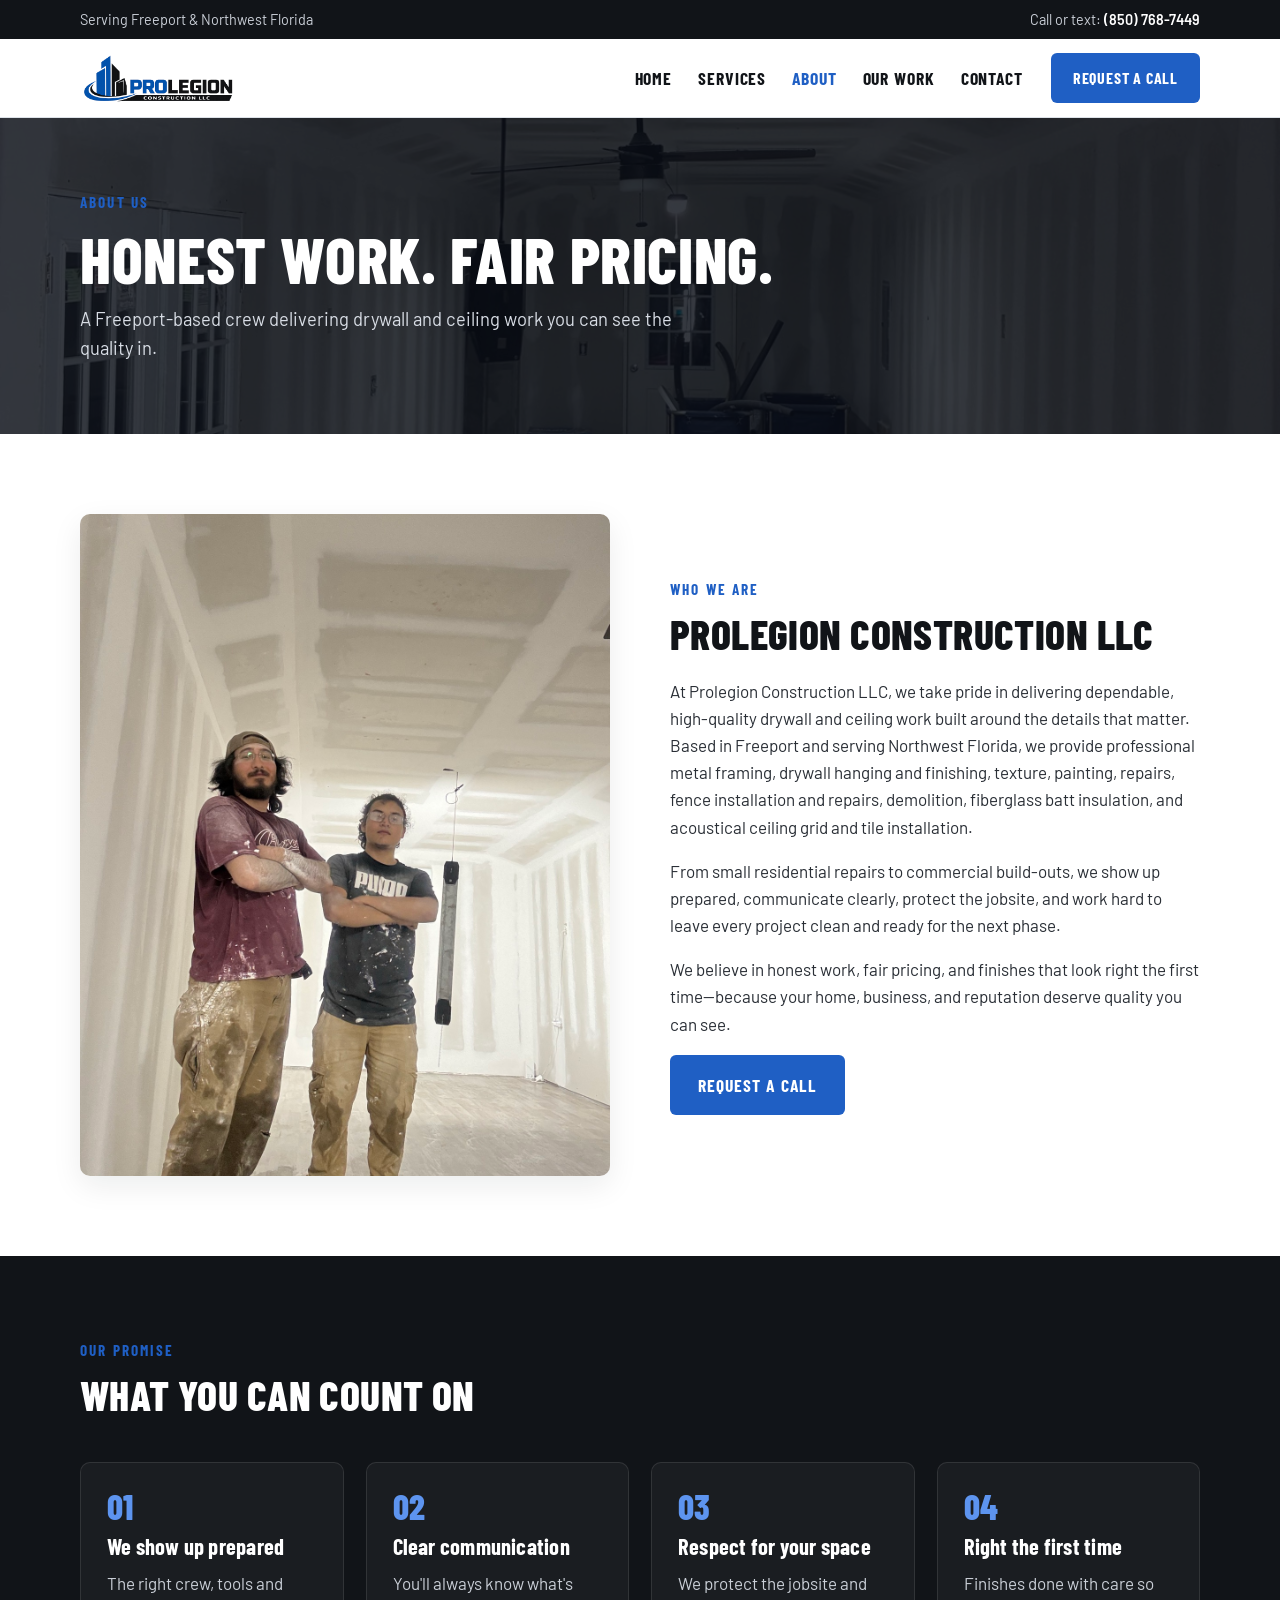
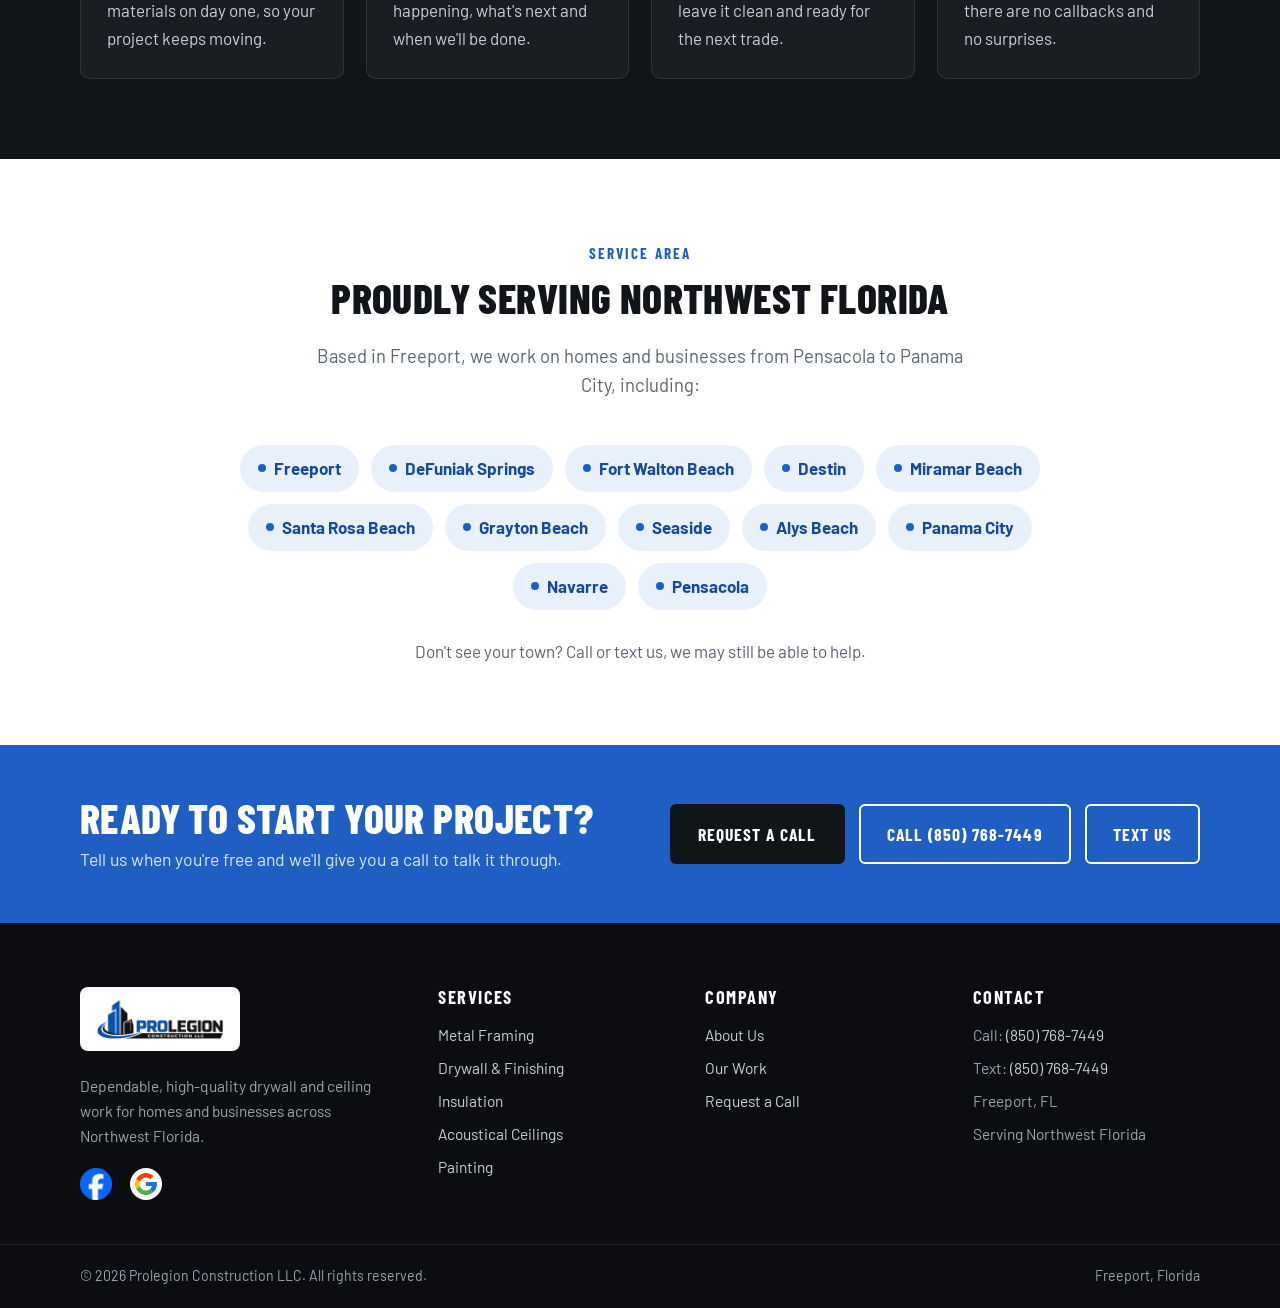
==== about.html @ aa2e101c "Show Facebook logo without the white disc The blue Facebook logo is already a circle, so it now show" ====
<!doctype html>
<html lang="en">
  <head>
    <meta charset="UTF-8" />
    <meta name="viewport" content="width=device-width, initial-scale=1.0" />
    <title>About Us | Prolegion Construction LLC</title>
    <meta
      name="description"
      content="Prolegion Construction LLC is a Freeport, FL drywall and ceiling contractor serving Northwest Florida with honest work and fair pricing."
    />
    <link rel="icon" type="image/png" href="images/web/logo.png" />
    <link rel="canonical" href="https://prolegionconstruction.com/about" />
    <link rel="preconnect" href="https://fonts.googleapis.com" />
    <link rel="preconnect" href="https://fonts.gstatic.com" crossorigin />
    <link
      href="https://fonts.googleapis.com/css2?family=Barlow+Condensed:wght@600;700;800&family=Barlow:wght@400;500;600;700&display=swap"
      rel="stylesheet"
    />
    <link rel="stylesheet" href="css/styles.css" />
  </head>
  <body>
    <a class="skip-link" href="#main">Skip to content</a>

    <div class="topbar">
      <div class="container">
        <span class="hide-sm">Serving Freeport &amp; Northwest Florida</span>
        <span>Call or text: <a href="tel:+18507687449">(850) 768-7449</a></span>
      </div>
    </div>

    <header class="site-header">
      <div class="container">
        <a class="brand" href="/" aria-label="Prolegion Construction LLC home">
          <img src="images/web/logo.png" alt="Prolegion Construction LLC" width="1080" height="360" />
        </a>
        <button class="nav-toggle" aria-label="Open menu" aria-expanded="false" aria-controls="site-nav">
          <span></span><span></span><span></span>
        </button>
        <nav class="nav" id="site-nav" aria-label="Main">
          <ul>
            <li><a href="/">Home</a></li>
            <li><a href="/services">Services</a></li>
            <li><a href="/about" aria-current="page">About</a></li>
            <li><a href="/gallery">Our Work</a></li>
            <li><a href="/contact">Contact</a></li>
          </ul>
          <a class="btn btn-primary" href="/contact">Request a Call</a>
        </nav>
      </div>
    </header>

    <main id="main">
      <section class="page-hero">
        <div class="container">
          <span class="eyebrow">About Us</span>
          <h1>Honest work. Fair pricing.</h1>
          <p>A Freeport-based crew delivering drywall and ceiling work you can see the quality in.</p>
        </div>
      </section>

      <section class="section">
        <div class="container split">
          <img src="images/web/crew.jpg" alt="The Prolegion Construction crew on a finished drywall job" width="1200" height="1600" />
          <div>
            <span class="eyebrow">Who We Are</span>
            <h2>Prolegion Construction LLC</h2>
            <p>
              At Prolegion Construction LLC, we take pride in delivering dependable, high-quality drywall and ceiling
              work built around the details that matter. Based in Freeport and serving Northwest Florida, we provide
              professional metal framing, drywall hanging and finishing, texture, painting, repairs, fence installation
              and repairs, demolition, fiberglass batt insulation, and acoustical ceiling grid and tile installation.
            </p>
            <p>
              From small residential repairs to commercial build-outs, we show up prepared, communicate clearly, protect
              the jobsite, and work hard to leave every project clean and ready for the next phase.
            </p>
            <p>
              We believe in honest work, fair pricing, and finishes that look right the first time&mdash;because your
              home, business, and reputation deserve quality you can see.
            </p>
            <a class="btn btn-primary" href="/contact">Request a Call</a>
          </div>
        </div>
      </section>

      <section class="section section-dark">
        <div class="container">
          <div class="section-head">
            <span class="eyebrow">Our Promise</span>
            <h2>What you can count on</h2>
          </div>
          <div class="values">
            <div class="value">
              <div class="num">01</div>
              <h3>We show up prepared</h3>
              <p>The right crew, tools and materials on day one, so your project keeps moving.</p>
            </div>
            <div class="value">
              <div class="num">02</div>
              <h3>Clear communication</h3>
              <p>You'll always know what's happening, what's next and when we'll be done.</p>
            </div>
            <div class="value">
              <div class="num">03</div>
              <h3>Respect for your space</h3>
              <p>We protect the jobsite and leave it clean and ready for the next trade.</p>
            </div>
            <div class="value">
              <div class="num">04</div>
              <h3>Right the first time</h3>
              <p>Finishes done with care so there are no callbacks and no surprises.</p>
            </div>
          </div>
        </div>
      </section>

      <section class="section" id="service-area">
        <div class="container">
          <div class="section-head center">
            <span class="eyebrow">Service Area</span>
            <h2>Proudly serving Northwest Florida</h2>
            <p class="lead">
              Based in Freeport, we work on homes and businesses from Pensacola to Panama City, including:
            </p>
          </div>
          <ul class="area-list">
            <li>Freeport</li>
            <li>DeFuniak Springs</li>
            <li>Fort Walton Beach</li>
            <li>Destin</li>
            <li>Miramar Beach</li>
            <li>Santa Rosa Beach</li>
            <li>Grayton Beach</li>
            <li>Seaside</li>
            <li>Alys Beach</li>
            <li>Panama City</li>
            <li>Navarre</li>
            <li>Pensacola</li>
          </ul>
          <p class="area-note">Don't see your town? Call or text us, we may still be able to help.</p>
        </div>
      </section>

      <section class="cta-band">
        <div class="container">
          <div>
            <h2>Ready to start your project?</h2>
            <p>Tell us when you're free and we'll give you a call to talk it through.</p>
          </div>
          <div class="btn-row">
            <a class="btn btn-dark" href="/contact">Request a Call</a>
            <a class="btn btn-outline" href="tel:+18507687449">Call (850) 768-7449</a>
            <a class="btn btn-outline" href="sms:+18507687449">Text Us</a>
          </div>
        </div>
      </section>
    </main>

    <footer class="site-footer">
      <div class="container footer-grid">
        <div>
          <a class="footer-logo" href="/"><img src="images/web/logo.png" alt="Prolegion Construction LLC" width="1080" height="360" loading="lazy" /></a>
          <p>Dependable, high-quality drywall and ceiling work for homes and businesses across Northwest Florida.</p>
          <ul class="social-links">
            <li>
              <a href="https://www.facebook.com/profile.php?id=61592384796416" target="_blank" rel="noopener" class="social-plain" aria-label="Prolegion Construction on Facebook">
                <img src="images/socials/Facebook_Logo_Primary.png" alt="" width="32" height="32" />
              </a>
            </li>
            <li>
              <a href="https://www.google.com/searchviewer/10?svid=CAwSHRIbCgNwdnESFENnMHZaeTh4TVhwa1luYzFPSGcxGAo" target="_blank" rel="noopener" aria-label="Prolegion Construction reviews on Google">
                <img src="images/socials/icons8-google-48.png" alt="" width="26" height="26" />
              </a>
            </li>
          </ul>
        </div>
        <div>
          <h4>Services</h4>
          <ul>
            <li><a href="/services#framing">Metal Framing</a></li>
            <li><a href="/services#drywall">Drywall &amp; Finishing</a></li>
            <li><a href="/services#insulation">Insulation</a></li>
            <li><a href="/services#ceilings">Acoustical Ceilings</a></li>
            <li><a href="/services#painting">Painting</a></li>
          </ul>
        </div>
        <div>
          <h4>Company</h4>
          <ul>
            <li><a href="/about">About Us</a></li>
            <li><a href="/gallery">Our Work</a></li>
            <li><a href="/contact">Request a Call</a></li>
          </ul>
        </div>
        <div>
          <h4>Contact</h4>
          <ul>
            <li>Call: <a href="tel:+18507687449">(850) 768-7449</a></li>
            <li>Text: <a href="sms:+18507687449">(850) 768-7449</a></li>
            <li>Freeport, FL</li>
            <li>Serving Northwest Florida</li>
          </ul>
        </div>
      </div>
      <div class="footer-bottom">
        <div class="container">
          <span>&copy; <span data-year>2026</span> Prolegion Construction LLC. All rights reserved.</span>
          <span>Freeport, Florida</span>
        </div>
      </div>
    </footer>

    <div class="mobile-cta">
      <a href="tel:+18507687449">Call</a>
      <a href="sms:+18507687449">Text</a>
      <a href="/contact">Request a Call</a>
    </div>

    <script src="js/script.js"></script>
  </body>
</html>
---- css/styles.css ----
/* ==========================================================
   Prolegion Construction LLC — site styles
   Brand colors come from the logo: royal blue + black on white.
   ========================================================== */

:root {
  --blue: #1f5fc4;
  --blue-dark: #174a9a;
  --blue-light: #e8f0fc;
  --ink: #111418;
  --ink-2: #2a2f36;
  --muted: #5b6470;
  --line: #dde2e8;
  --bg: #ffffff;
  --bg-alt: #f4f6f9;
  --radius: 10px;
  --shadow: 0 10px 30px rgba(17, 20, 24, 0.08);
  --max: 1160px;
  --font-head: "Barlow Condensed", "Arial Narrow", Arial, sans-serif;
  --font-body: "Barlow", "Helvetica Neue", Arial, sans-serif;
}

*,
*::before,
*::after {
  box-sizing: border-box;
}

html {
  scroll-behavior: smooth;
}

/* Keep in-page link targets clear of the sticky header */
[id] {
  scroll-margin-top: 90px;
}

body {
  margin: 0;
  font-family: var(--font-body);
  font-size: 17px;
  line-height: 1.6;
  color: var(--ink-2);
  background: var(--bg);
}

img,
video {
  max-width: 100%;
  height: auto;
  display: block;
}

a {
  color: var(--blue);
}

h1,
h2,
h3,
h4 {
  font-family: var(--font-head);
  color: var(--ink);
  line-height: 1.1;
  margin: 0 0 0.5em;
  letter-spacing: 0.01em;
}

h1 {
  font-size: clamp(2.4rem, 6vw, 4rem);
  font-weight: 800;
  text-transform: uppercase;
}

h2 {
  font-size: clamp(1.9rem, 4vw, 2.6rem);
  font-weight: 800;
  text-transform: uppercase;
}

h3 {
  font-size: 1.4rem;
  font-weight: 700;
}

p {
  margin: 0 0 1em;
}

.container {
  width: 100%;
  max-width: var(--max);
  margin: 0 auto;
  padding: 0 20px;
}

.section {
  padding: 80px 0;
}

.section-alt {
  background: var(--bg-alt);
}

.section-dark {
  background: var(--ink);
  color: #c9ced6;
}

.section-dark h2,
.section-dark h3 {
  color: #fff;
}

.eyebrow {
  display: inline-block;
  font-family: var(--font-head);
  font-weight: 700;
  font-size: 0.95rem;
  letter-spacing: 0.14em;
  text-transform: uppercase;
  color: var(--blue);
  margin-bottom: 10px;
}

.section-head {
  max-width: 680px;
  margin-bottom: 44px;
}

.section-head.center {
  text-align: center;
  margin-left: auto;
  margin-right: auto;
}

.lead {
  font-size: 1.15rem;
  color: var(--muted);
}

.skip-link {
  position: absolute;
  left: -999px;
  top: 0;
  background: var(--blue);
  color: #fff;
  padding: 10px 16px;
  z-index: 100;
}

.skip-link:focus {
  left: 10px;
}

/* ---------- Buttons ---------- */

.btn {
  display: inline-flex;
  align-items: center;
  justify-content: center;
  gap: 8px;
  font-family: var(--font-head);
  font-weight: 700;
  font-size: 1.1rem;
  letter-spacing: 0.06em;
  text-transform: uppercase;
  text-decoration: none;
  padding: 14px 26px;
  border-radius: 6px;
  border: 2px solid transparent;
  cursor: pointer;
  transition: background 0.2s, color 0.2s, border-color 0.2s, transform 0.2s;
}

.btn:hover {
  transform: translateY(-1px);
}

.btn-primary {
  background: var(--blue);
  color: #fff;
}

.btn-primary:hover {
  background: var(--blue-dark);
}

.btn-outline {
  border-color: currentColor;
  color: #fff;
  background: transparent;
}

.btn-outline:hover {
  background: #fff;
  color: var(--ink);
  border-color: #fff;
}

.btn-dark {
  background: var(--ink);
  color: #fff;
}

.btn-dark:hover {
  background: #000;
}

.btn-row {
  display: flex;
  flex-wrap: wrap;
  gap: 14px;
}

/* ---------- Top bar + header ---------- */

.topbar {
  background: var(--ink);
  color: #c9ced6;
  font-size: 0.9rem;
}

.topbar .container {
  display: flex;
  flex-wrap: wrap;
  justify-content: space-between;
  gap: 6px 20px;
  padding-top: 8px;
  padding-bottom: 8px;
}

.topbar a {
  color: #fff;
  text-decoration: none;
  font-weight: 600;
}

.site-header {
  position: sticky;
  top: 0;
  z-index: 50;
  background: #fff;
  border-bottom: 1px solid var(--line);
}

.site-header .container {
  display: flex;
  align-items: center;
  justify-content: space-between;
  gap: 20px;
  min-height: 78px;
}

.brand img {
  height: 52px;
  width: auto;
}

.nav {
  display: flex;
  align-items: center;
  gap: 28px;
}

.nav ul {
  list-style: none;
  display: flex;
  gap: 26px;
  margin: 0;
  padding: 0;
}

.nav a {
  font-family: var(--font-head);
  font-weight: 700;
  font-size: 1.1rem;
  letter-spacing: 0.05em;
  text-transform: uppercase;
  text-decoration: none;
  color: var(--ink);
}

.nav ul a:hover,
.nav ul a[aria-current="page"] {
  color: var(--blue);
}

.nav .btn {
  color: #fff;
  padding: 10px 20px;
  font-size: 1rem;
}

.nav-toggle {
  display: none;
  background: none;
  border: 0;
  padding: 8px;
  cursor: pointer;
}

.nav-toggle span {
  display: block;
  width: 26px;
  height: 3px;
  background: var(--ink);
  margin: 5px 0;
  border-radius: 2px;
  transition: transform 0.2s, opacity 0.2s;
}

/* ---------- Hero ---------- */

.hero {
  position: relative;
  color: #fff;
  background: var(--ink) url("../images/web/project-3.jpg") center / cover no-repeat;
}

.hero::before {
  content: "";
  position: absolute;
  inset: 0;
  background: linear-gradient(100deg, rgba(10, 14, 22, 0.94) 0%, rgba(10, 14, 22, 0.8) 45%, rgba(31, 95, 196, 0.45) 100%);
}

.hero .container {
  position: relative;
  padding-top: 110px;
  padding-bottom: 110px;
}

.hero h1 {
  color: #fff;
  max-width: 760px;
}

.hero h1 span {
  color: #5d94ef;
}

.hero p {
  font-size: 1.2rem;
  max-width: 620px;
  color: #d8dde5;
  margin-bottom: 30px;
}

.hero-badges {
  display: flex;
  flex-wrap: wrap;
  gap: 10px 26px;
  margin-top: 38px;
  padding: 0;
  list-style: none;
  font-weight: 600;
  color: #fff;
}

.hero-badges li::before {
  content: "✓";
  color: #5d94ef;
  font-weight: 800;
  margin-right: 8px;
}

.page-hero {
  position: relative;
  background: var(--ink) url("../images/web/project-2.jpg") center / cover no-repeat;
  color: #fff;
}

.page-hero::before {
  content: "";
  position: absolute;
  inset: 0;
  background: rgba(10, 14, 22, 0.82);
}

.page-hero .container {
  position: relative;
  padding-top: 70px;
  padding-bottom: 70px;
}

.page-hero h1 {
  color: #fff;
  margin-bottom: 10px;
}

.page-hero p {
  color: #d8dde5;
  font-size: 1.15rem;
  max-width: 640px;
  margin: 0;
}

/* ---------- Services ---------- */

.services-grid {
  display: grid;
  grid-template-columns: repeat(auto-fill, minmax(250px, 1fr));
  gap: 22px;
}

.service-card {
  background: #fff;
  border: 1px solid var(--line);
  border-top: 4px solid var(--blue);
  border-radius: var(--radius);
  padding: 28px 24px;
  transition: box-shadow 0.2s, transform 0.2s;
}

.service-card:hover {
  box-shadow: var(--shadow);
  transform: translateY(-3px);
}

.service-card .icon {
  width: 48px;
  height: 48px;
  border-radius: 8px;
  background: var(--blue-light);
  color: var(--blue);
  display: grid;
  place-items: center;
  margin-bottom: 16px;
}

.service-card .icon svg {
  width: 26px;
  height: 26px;
}

.service-card h3 {
  margin-bottom: 8px;
}

.service-card p {
  color: var(--muted);
  margin: 0;
  font-size: 1rem;
}

.service-detail {
  display: grid;
  grid-template-columns: 64px 1fr;
  gap: 22px;
  padding: 34px 0;
  border-bottom: 1px solid var(--line);
}

.service-detail:last-child {
  border-bottom: 0;
}

.service-detail .icon {
  width: 64px;
  height: 64px;
  border-radius: 10px;
  background: var(--blue);
  color: #fff;
  display: grid;
  place-items: center;
}

.service-detail .icon svg {
  width: 32px;
  height: 32px;
}

.service-detail ul {
  margin: 0;
  padding-left: 20px;
  color: var(--muted);
  columns: 2;
  column-gap: 30px;
}

/* ---------- Split / about ---------- */

.split {
  display: grid;
  grid-template-columns: 1fr 1fr;
  gap: 60px;
  align-items: center;
}

.split img {
  border-radius: var(--radius);
  box-shadow: var(--shadow);
  width: 100%;
  aspect-ratio: 4 / 5;
  object-fit: cover;
}

.checklist {
  list-style: none;
  padding: 0;
  margin: 24px 0 30px;
  display: grid;
  grid-template-columns: 1fr 1fr;
  gap: 12px 20px;
}

.checklist li {
  display: flex;
  gap: 10px;
  font-weight: 600;
  color: var(--ink);
}

.checklist li::before {
  content: "✓";
  flex: none;
  width: 24px;
  height: 24px;
  border-radius: 50%;
  background: var(--blue);
  color: #fff;
  font-size: 0.8rem;
  display: grid;
  place-items: center;
  margin-top: 2px;
}

.values {
  display: grid;
  grid-template-columns: repeat(auto-fit, minmax(220px, 1fr));
  gap: 22px;
}

.value {
  background: rgba(255, 255, 255, 0.04);
  border: 1px solid rgba(255, 255, 255, 0.1);
  border-radius: var(--radius);
  padding: 26px;
}

.value .num {
  font-family: var(--font-head);
  font-size: 2.2rem;
  font-weight: 800;
  color: #5d94ef;
  line-height: 1;
  margin-bottom: 10px;
}

.value p {
  margin: 0;
}

.area-list {
  list-style: none;
  padding: 0;
  margin: 0 auto;
  max-width: 860px;
  display: flex;
  flex-wrap: wrap;
  justify-content: center;
  gap: 12px;
}

.area-list li {
  display: flex;
  align-items: center;
  gap: 8px;
  background: var(--blue-light);
  color: var(--blue-dark);
  font-weight: 700;
  padding: 10px 18px;
  border-radius: 999px;
}

.area-list li::before {
  content: "";
  width: 8px;
  height: 8px;
  border-radius: 50%;
  background: var(--blue);
}

.area-note {
  text-align: center;
  color: var(--muted);
  margin: 28px 0 0;
}

/* ---------- Gallery ---------- */

.gallery-grid {
  display: grid;
  grid-template-columns: repeat(auto-fit, minmax(250px, 1fr));
  gap: 18px;
}

.gallery-grid figure {
  margin: 0;
  border-radius: var(--radius);
  overflow: hidden;
  background: var(--ink);
  position: relative;
}

.gallery-grid img {
  width: 100%;
  aspect-ratio: 4 / 3;
  object-fit: cover;
  transition: transform 0.35s;
}

.gallery-grid figure:hover img {
  transform: scale(1.04);
}

.gallery-grid figcaption,
.video-card figcaption {
  position: absolute;
  left: 0;
  right: 0;
  bottom: 0;
  padding: 26px 16px 12px;
  color: #fff;
  font-weight: 600;
  background: linear-gradient(transparent, rgba(0, 0, 0, 0.78));
  pointer-events: none;
}

.video-grid {
  display: grid;
  grid-template-columns: repeat(auto-fit, minmax(220px, 320px));
  justify-content: center;
  gap: 18px;
}

.video-card {
  margin: 0;
  position: relative;
  border-radius: var(--radius);
  overflow: hidden;
  background: #000;
}

.video-card video {
  width: 100%;
  aspect-ratio: 9 / 16;
  object-fit: cover;
}

.video-card figcaption {
  top: 0;
  bottom: auto;
  padding: 12px 16px 26px;
  background: linear-gradient(rgba(0, 0, 0, 0.7), transparent);
}

.before-after {
  display: grid;
  grid-template-columns: repeat(2, minmax(0, 340px));
  justify-content: center;
  gap: 18px;
}

.tag {
  display: inline-block;
  background: var(--blue);
  color: #fff;
  font-family: var(--font-head);
  font-weight: 700;
  letter-spacing: 0.1em;
  text-transform: uppercase;
  font-size: 0.85rem;
  padding: 3px 10px;
  border-radius: 4px;
}

.tag-dark {
  background: var(--ink);
}

/* ---------- CTA band ---------- */

.cta-band {
  background: var(--blue);
  color: #fff;
}

.cta-band .container {
  display: flex;
  flex-wrap: wrap;
  align-items: center;
  justify-content: space-between;
  gap: 24px;
  padding-top: 50px;
  padding-bottom: 50px;
}

.cta-band h2 {
  color: #fff;
  margin: 0 0 4px;
}

.cta-band p {
  margin: 0;
  color: #dbe6fa;
  font-size: 1.1rem;
}

.cta-band .btn-outline:hover {
  color: var(--blue);
}

/* ---------- Call request form ---------- */

.call-wrap {
  display: grid;
  grid-template-columns: 0.85fr 1.15fr;
  gap: 50px;
  align-items: start;
}

.contact-list {
  list-style: none;
  padding: 0;
  margin: 28px 0 0;
  display: grid;
  gap: 20px;
}

.contact-list li {
  display: flex;
  gap: 16px;
  align-items: flex-start;
}

.contact-list .icon {
  flex: none;
  width: 46px;
  height: 46px;
  border-radius: 8px;
  background: var(--blue);
  color: #fff;
  display: grid;
  place-items: center;
}

.contact-list .icon svg {
  width: 22px;
  height: 22px;
}

.contact-list strong {
  display: block;
  font-family: var(--font-head);
  font-size: 1.15rem;
  letter-spacing: 0.04em;
  text-transform: uppercase;
  color: var(--ink);
}

.contact-list a {
  color: var(--ink-2);
  text-decoration: none;
  font-weight: 600;
}

.contact-list a:hover {
  color: var(--blue);
}

.contact-list .text-link {
  color: var(--blue);
  text-decoration: underline;
}

.call-form {
  background: #fff;
  border: 1px solid var(--line);
  border-radius: 14px;
  box-shadow: var(--shadow);
  padding: 34px;
}

.call-form h3 {
  font-size: 1.8rem;
  text-transform: uppercase;
  margin-bottom: 4px;
}

.call-form .form-intro {
  color: var(--muted);
  margin-bottom: 24px;
}

.form-grid {
  display: grid;
  grid-template-columns: 1fr 1fr;
  gap: 18px;
}

.field {
  display: flex;
  flex-direction: column;
  gap: 6px;
}

.field.full {
  grid-column: 1 / -1;
}

.field label,
.field legend {
  font-weight: 700;
  font-size: 0.95rem;
  color: var(--ink);
}

.field .req {
  color: var(--blue);
}

.field input,
.field select,
.field textarea {
  font: inherit;
  font-size: 1rem;
  color: var(--ink);
  background: #fff;
  border: 1.5px solid var(--line);
  border-radius: 7px;
  padding: 12px 14px;
  width: 100%;
  transition: border-color 0.2s, box-shadow 0.2s;
}

.field textarea {
  min-height: 130px;
  resize: vertical;
}

.field input:focus,
.field select:focus,
.field textarea:focus {
  outline: none;
  border-color: var(--blue);
  box-shadow: 0 0 0 3px rgba(31, 95, 196, 0.18);
}

.field input:user-invalid,
.field select:user-invalid,
.field textarea:user-invalid {
  border-color: #c62828;
}

fieldset.field {
  border: 0;
  padding: 0;
  margin: 0;
  min-width: 0;
}

.choice-row {
  display: grid;
  grid-template-columns: 1fr 1fr;
  gap: 10px;
}

.choice {
  position: relative;
}

.choice input {
  position: absolute;
  opacity: 0;
  inset: 0;
  width: 100%;
  height: 100%;
  margin: 0;
  cursor: pointer;
}

.choice span {
  display: block;
  text-align: center;
  border: 1.5px solid var(--line);
  border-radius: 7px;
  padding: 12px;
  font-weight: 700;
  color: var(--ink);
  transition: all 0.2s;
}

.choice small {
  display: block;
  font-size: 0.8rem;
  font-weight: 500;
  color: var(--muted);
}

.choice-row.days {
  grid-template-columns: repeat(7, 1fr);
  gap: 8px;
}

.choice-row.days span {
  padding: 12px 0;
}

.choice-row.times {
  grid-template-columns: repeat(3, 1fr);
}

.choice input:checked + span {
  border-color: var(--blue);
  background: var(--blue-light);
  color: var(--blue-dark);
}

.choice input:focus-visible + span {
  box-shadow: 0 0 0 3px rgba(31, 95, 196, 0.3);
}

.check-grid {
  display: grid;
  grid-template-columns: repeat(2, 1fr);
  gap: 8px 16px;
}

.check-grid label {
  display: flex;
  align-items: center;
  gap: 10px;
  font-weight: 500;
  font-size: 1rem;
  color: var(--ink-2);
  cursor: pointer;
}

.check-grid input {
  width: 18px;
  height: 18px;
  accent-color: var(--blue);
  flex: none;
}

.hp-field {
  position: absolute;
  left: -9999px;
}

.form-actions {
  margin-top: 24px;
}

.form-actions .btn {
  width: 100%;
  font-size: 1.2rem;
  padding: 16px;
}

.form-actions .btn[disabled] {
  opacity: 0.7;
  cursor: wait;
  transform: none;
}

.form-note {
  font-size: 0.9rem;
  color: var(--muted);
  text-align: center;
  margin: 12px 0 0;
}

.form-status {
  margin-top: 16px;
  padding: 14px 16px;
  border-radius: 8px;
  font-weight: 600;
}

.form-status.success {
  background: #e7f6ec;
  color: #1b6b35;
  border: 1px solid #b5e0c3;
}

.form-status.error {
  background: #fdecec;
  color: #a12020;
  border: 1px solid #f3c1c1;
}

/* ---------- Footer ---------- */

.site-footer {
  background: #0b0d10;
  color: #9aa3ae;
  font-size: 0.97rem;
}

.footer-grid {
  display: grid;
  grid-template-columns: 1.4fr 1fr 1fr 1fr;
  gap: 40px;
  padding-block: 64px 44px;
}

.footer-logo {
  background: #fff;
  border-radius: 8px;
  padding: 10px 14px;
  display: inline-block;
  margin-bottom: 16px;
}

.footer-logo img {
  height: 44px;
  width: auto;
}

.site-footer h4 {
  color: #fff;
  font-size: 1.15rem;
  text-transform: uppercase;
  letter-spacing: 0.08em;
  margin-bottom: 16px;
}

.site-footer ul {
  list-style: none;
  padding: 0;
  margin: 0;
  display: grid;
  gap: 8px;
}

.site-footer a {
  color: #c9ced6;
  text-decoration: none;
}

.site-footer a:hover {
  color: #fff;
}

.site-footer .social-links {
  display: flex;
  flex-wrap: wrap;
  gap: 18px;
  margin-top: 20px;
}

/* Colored platform logos from images/socials/, each centered on a matching white disc.
   Logo size comes from each img's width/height (tuned so the marks look the same size). */
.social-links a {
  display: grid;
  place-items: center;
  width: 32px;
  height: 32px;
  border-radius: 50%;
  background: #fff;
  transition: opacity 0.2s, transform 0.2s;
}

/* Logos that are already a circle (Facebook) show without the disc */
.social-links a.social-plain {
  background: none;
}

.social-links a:hover,
.social-links a:focus-visible {
  opacity: 0.85;
  transform: translateY(-2px);
}

.footer-bottom {
  border-top: 1px solid #1f242b;
  padding: 20px 0;
  font-size: 0.88rem;
}

.footer-bottom .container {
  display: flex;
  flex-wrap: wrap;
  justify-content: space-between;
  gap: 8px;
}

/* ---------- Mobile call bar ---------- */

.mobile-cta {
  display: none;
}

/* ---------- Responsive ---------- */

@media (max-width: 960px) {
  .split,
  .call-wrap {
    grid-template-columns: 1fr;
    gap: 40px;
  }

  .split img {
    aspect-ratio: 4 / 3;
  }

  .footer-grid {
    grid-template-columns: 1fr 1fr;
  }
}

@media (max-width: 860px) {
  .nav-toggle {
    display: block;
  }

  .nav {
    position: absolute;
    top: 100%;
    left: 0;
    right: 0;
    background: #fff;
    border-bottom: 1px solid var(--line);
    box-shadow: var(--shadow);
    flex-direction: column;
    align-items: stretch;
    gap: 0;
    padding: 10px 20px 20px;
    display: none;
  }

  .nav.open {
    display: flex;
  }

  .nav ul {
    flex-direction: column;
    gap: 0;
  }

  .nav ul a {
    display: block;
    padding: 14px 0;
    border-bottom: 1px solid var(--line);
  }

  .nav .btn {
    margin-top: 16px;
    padding: 14px;
  }

  .nav-toggle[aria-expanded="true"] span:nth-child(1) {
    transform: translateY(8px) rotate(45deg);
  }

  .nav-toggle[aria-expanded="true"] span:nth-child(2) {
    opacity: 0;
  }

  .nav-toggle[aria-expanded="true"] span:nth-child(3) {
    transform: translateY(-8px) rotate(-45deg);
  }
}

@media (max-width: 640px) {
  body {
    font-size: 16px;
    /* Room for the fixed call/text bar (60px tall plus the phone's home-indicator area) */
    padding-bottom: calc(60px + env(safe-area-inset-bottom, 0px));
  }

  .section {
    padding: 60px 0;
  }

  .topbar .hide-sm {
    display: none;
  }

  .brand img {
    height: 42px;
  }

  .hero .container {
    padding-top: 70px;
    padding-bottom: 70px;
  }

  .form-grid,
  .check-grid,
  .checklist {
    grid-template-columns: 1fr;
  }

  .call-form {
    padding: 24px 18px;
  }

  .choice-row.days {
    grid-template-columns: repeat(4, 1fr);
  }

  .choice-row.times span {
    padding: 10px 4px;
  }

  .service-detail {
    grid-template-columns: 1fr;
    gap: 14px;
  }

  .service-detail ul {
    columns: 1;
  }

  .before-after {
    grid-template-columns: 1fr 1fr;
    gap: 10px;
  }

  .footer-grid {
    grid-template-columns: 1fr;
    gap: 30px;
  }

  .mobile-cta {
    display: grid;
    grid-template-columns: 1fr 1fr 1.6fr;
    position: fixed;
    left: 0;
    right: 0;
    bottom: 0;
    z-index: 60;
    box-shadow: 0 -4px 16px rgba(0, 0, 0, 0.15);
    padding-bottom: env(safe-area-inset-bottom, 0px);
    background: var(--ink);
  }

  .mobile-cta a {
    display: flex;
    align-items: center;
    justify-content: center;
    gap: 8px;
    height: 60px;
    font-family: var(--font-head);
    font-weight: 700;
    font-size: 1.1rem;
    letter-spacing: 0.06em;
    text-transform: uppercase;
    text-decoration: none;
    color: #fff;
    background: var(--ink);
  }

  .mobile-cta a + a {
    border-left: 1px solid rgba(255, 255, 255, 0.15);
  }

  .mobile-cta a:last-child {
    background: var(--blue);
    border-left: 0;
  }
}

@media (prefers-reduced-motion: reduce) {
  * {
    transition: none !important;
    scroll-behavior: auto !important;
  }
}
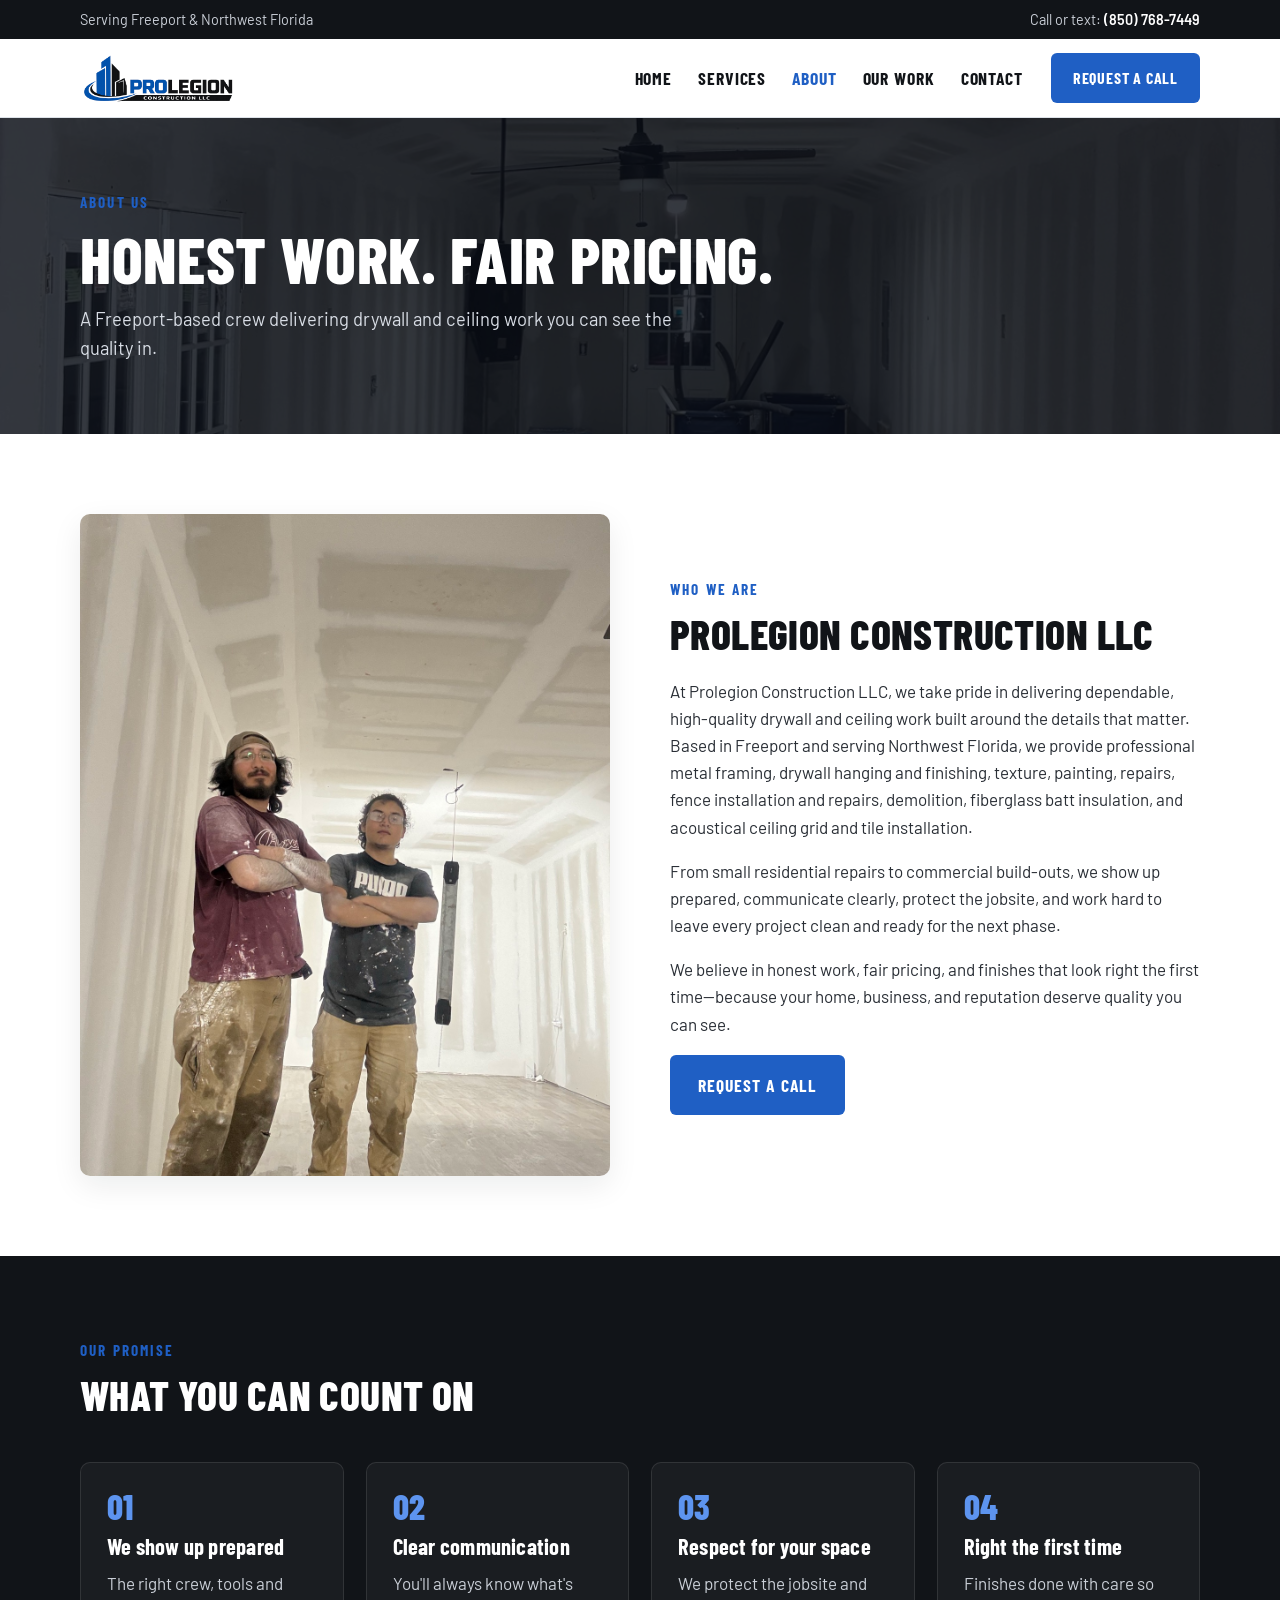
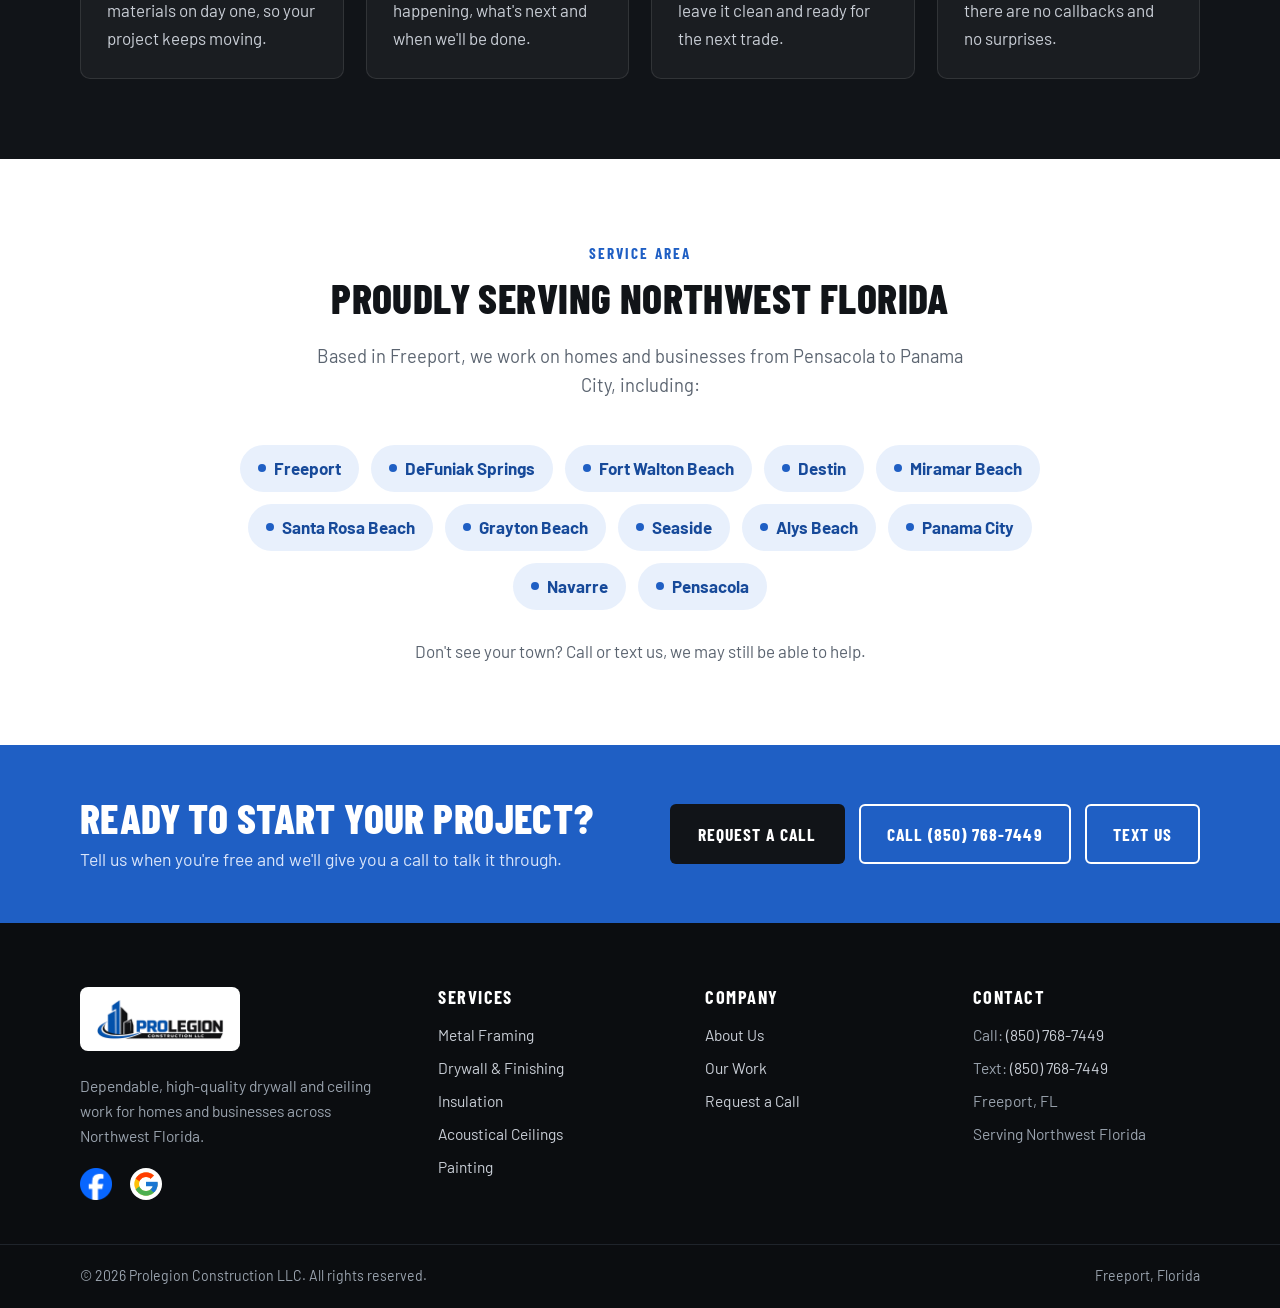
==== commit fd621999: "Enlarge Google G in footer icon to 28px Co-Authored-By: Claude Opus 5.5 <noreply@anthropic.com>" ====
--- a/about.html
+++ b/about.html
@@ -169,7 +169,7 @@
             </li>
             <li>
               <a href="https://www.google.com/searchviewer/10?svid=CAwSHRIbCgNwdnESFENnMHZaeTh4TVhwa1luYzFPSGcxGAo" target="_blank" rel="noopener" aria-label="Prolegion Construction reviews on Google">
-                <img src="images/socials/icons8-google-48.png" alt="" width="26" height="26" />
+                <img src="images/socials/icons8-google-48.png" alt="" width="28" height="28" />
               </a>
             </li>
           </ul>
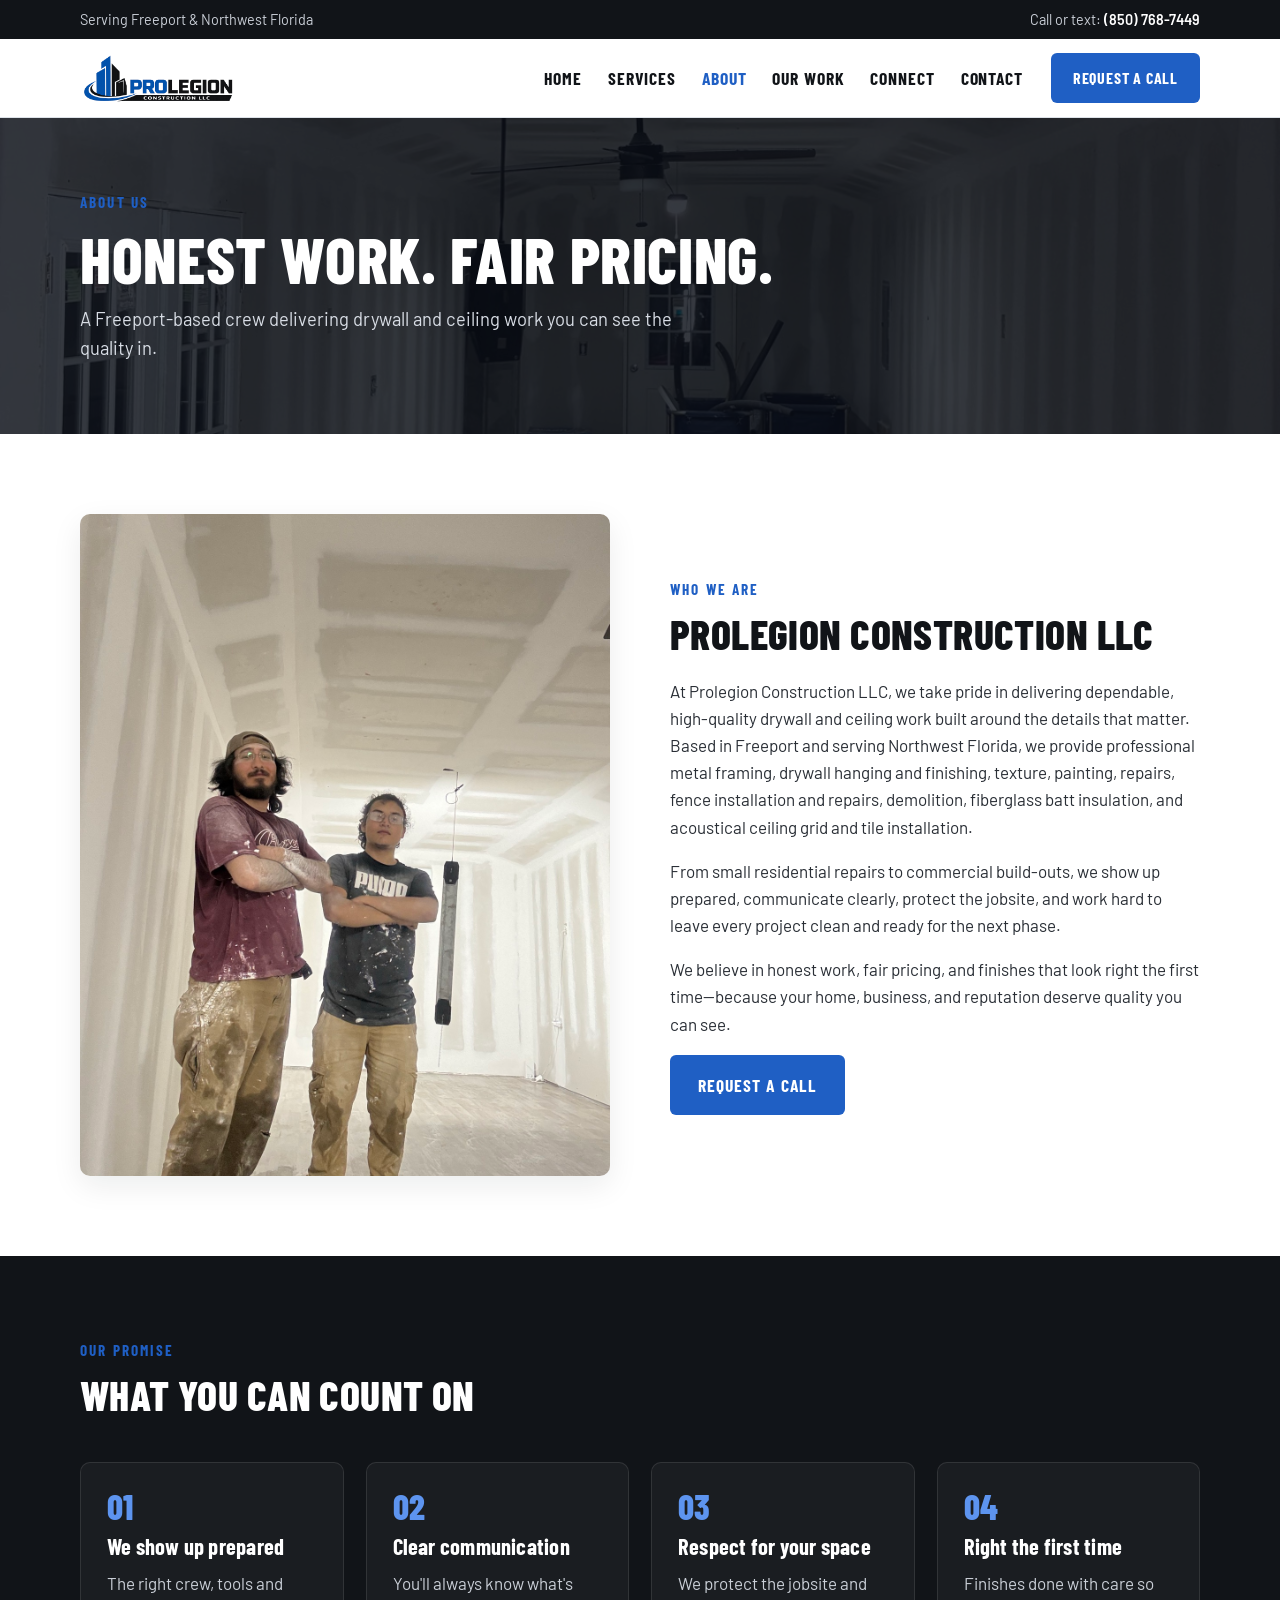
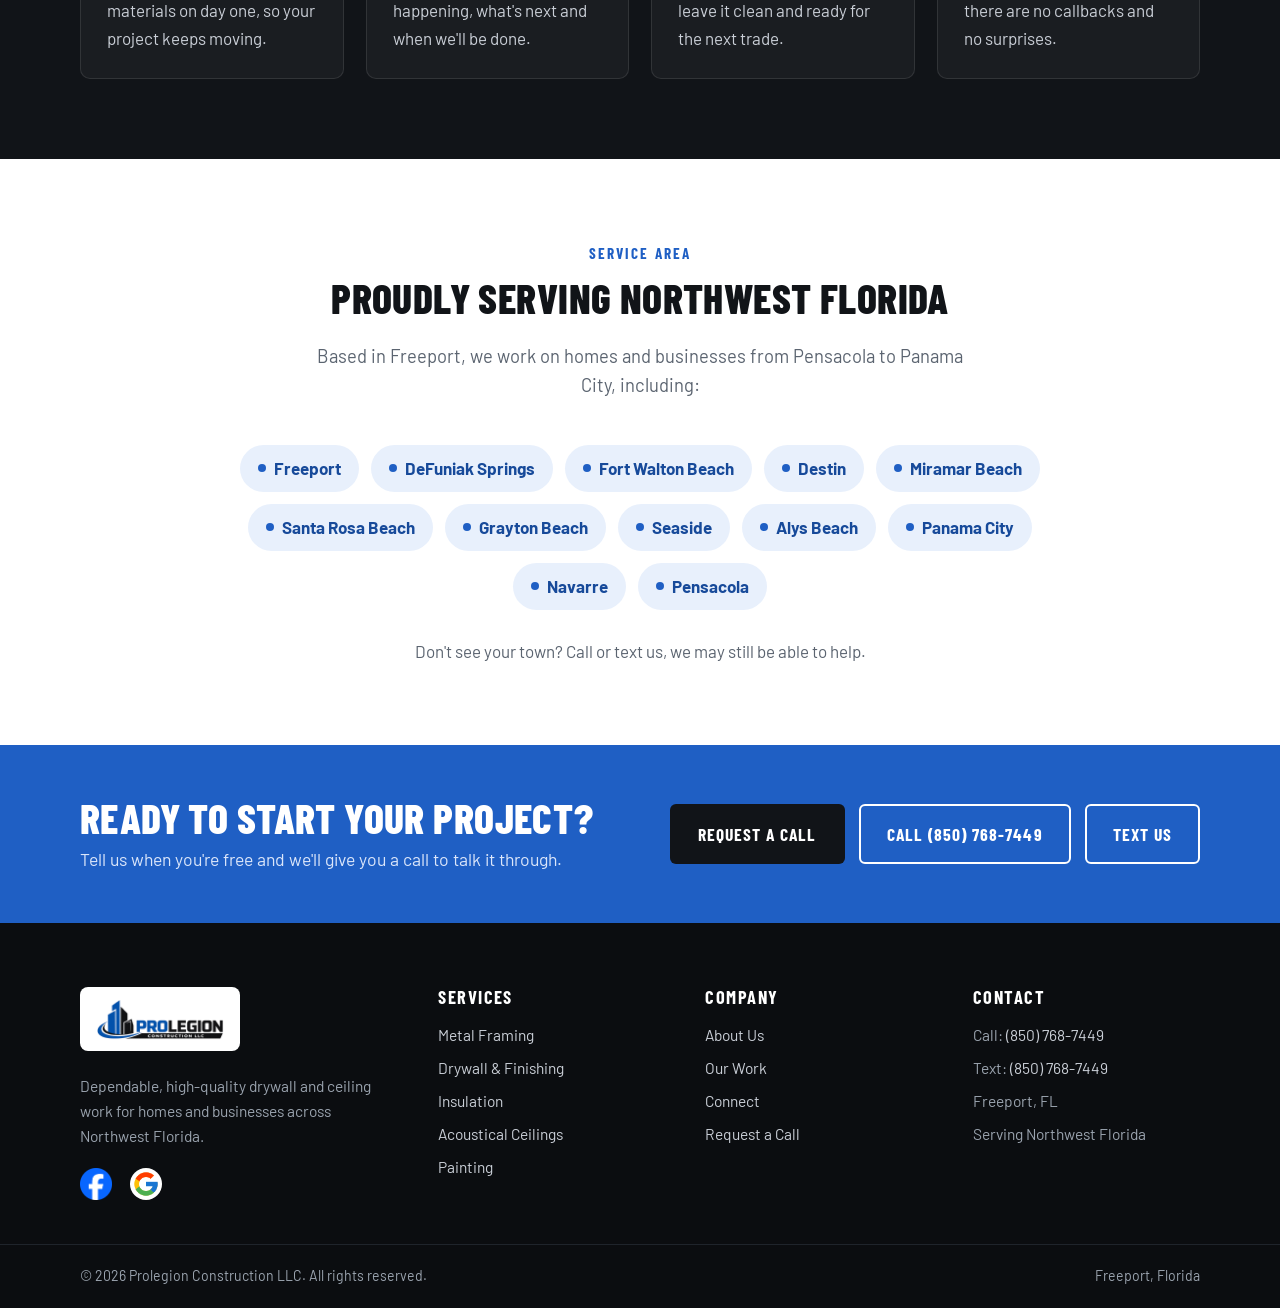
==== commit 060ce0ab: "Add Connect page with website and Facebook QR codes New /connect page (in the main menu and footer o" ====
--- a/about.html
+++ b/about.html
@@ -8,7 +8,10 @@
       name="description"
       content="Prolegion Construction LLC is a Freeport, FL drywall and ceiling contractor serving Northwest Florida with honest work and fair pricing."
     />
-    <link rel="icon" type="image/png" href="images/web/logo.png" />
+    <link rel="icon" href="favicon.ico" sizes="48x48" />
+    <link rel="icon" type="image/png" sizes="32x32" href="images/web/favicon-32.png" />
+    <link rel="icon" type="image/png" sizes="192x192" href="images/web/favicon-192.png" />
+    <link rel="apple-touch-icon" href="images/web/apple-touch-icon.png" />
     <link rel="canonical" href="https://prolegionconstruction.com/about" />
     <link rel="preconnect" href="https://fonts.googleapis.com" />
     <link rel="preconnect" href="https://fonts.gstatic.com" crossorigin />
@@ -42,6 +45,7 @@
             <li><a href="/services">Services</a></li>
             <li><a href="/about" aria-current="page">About</a></li>
             <li><a href="/gallery">Our Work</a></li>
+            <li><a href="/connect">Connect</a></li>
             <li><a href="/contact">Contact</a></li>
           </ul>
           <a class="btn btn-primary" href="/contact">Request a Call</a>
@@ -189,6 +193,7 @@
           <ul>
             <li><a href="/about">About Us</a></li>
             <li><a href="/gallery">Our Work</a></li>
+            <li><a href="/connect">Connect</a></li>
             <li><a href="/contact">Request a Call</a></li>
           </ul>
         </div>
--- a/css/styles.css
+++ b/css/styles.css
@@ -1088,6 +1088,88 @@
   gap: 8px;
 }
 
+/* ---------- Connect page (QR codes) ---------- */
+
+.qr-grid {
+  display: grid;
+  grid-template-columns: repeat(auto-fit, minmax(260px, 1fr));
+  gap: 28px;
+  max-width: 820px;
+  margin: 0 auto;
+}
+
+.qr-card {
+  background: #fff;
+  border: 1px solid var(--line);
+  border-top: 4px solid var(--blue);
+  border-radius: var(--radius);
+  box-shadow: var(--shadow);
+  padding: 32px 24px;
+  text-align: center;
+}
+
+.qr-code {
+  width: 240px;
+  max-width: 100%;
+  margin: 0 auto 18px;
+}
+
+.qr-card h2 {
+  font-size: 1.7rem;
+  margin-bottom: 4px;
+}
+
+.qr-card p {
+  color: var(--muted);
+  margin-bottom: 22px;
+  overflow-wrap: anywhere;
+}
+
+.connect-btn {
+  display: flex;
+  align-items: center;
+  justify-content: center;
+  gap: 12px;
+  min-height: 58px;
+  padding: 14px 18px;
+  border-radius: 10px;
+  font-family: var(--font-head);
+  font-weight: 700;
+  font-size: 1.25rem;
+  letter-spacing: 0.05em;
+  text-transform: uppercase;
+  text-decoration: none;
+  color: #fff;
+  transition: transform 0.2s, filter 0.2s;
+}
+
+.connect-btn:hover,
+.connect-btn:focus-visible {
+  transform: translateY(-2px);
+  filter: brightness(1.12);
+}
+
+.connect-btn svg {
+  width: 24px;
+  height: 24px;
+  flex: none;
+}
+
+.connect-btn img {
+  width: 26px;
+  height: 26px;
+  flex: none;
+}
+
+.connect-btn-site {
+  background: var(--ink);
+}
+
+/* Facebook's brand blue, matching the logo file */
+.connect-btn-fb {
+  background: #0866ff;
+}
+
 /* ---------- Mobile call bar ---------- */
 
 .mobile-cta {
@@ -1109,6 +1191,14 @@
 
   .footer-grid {
     grid-template-columns: 1fr 1fr;
+  }
+}
+
+/* Mid-size screens: tighten the menu so all six links fit beside the logo */
+@media (max-width: 1040px) and (min-width: 861px) {
+  .nav,
+  .nav ul {
+    gap: 18px;
   }
 }
 
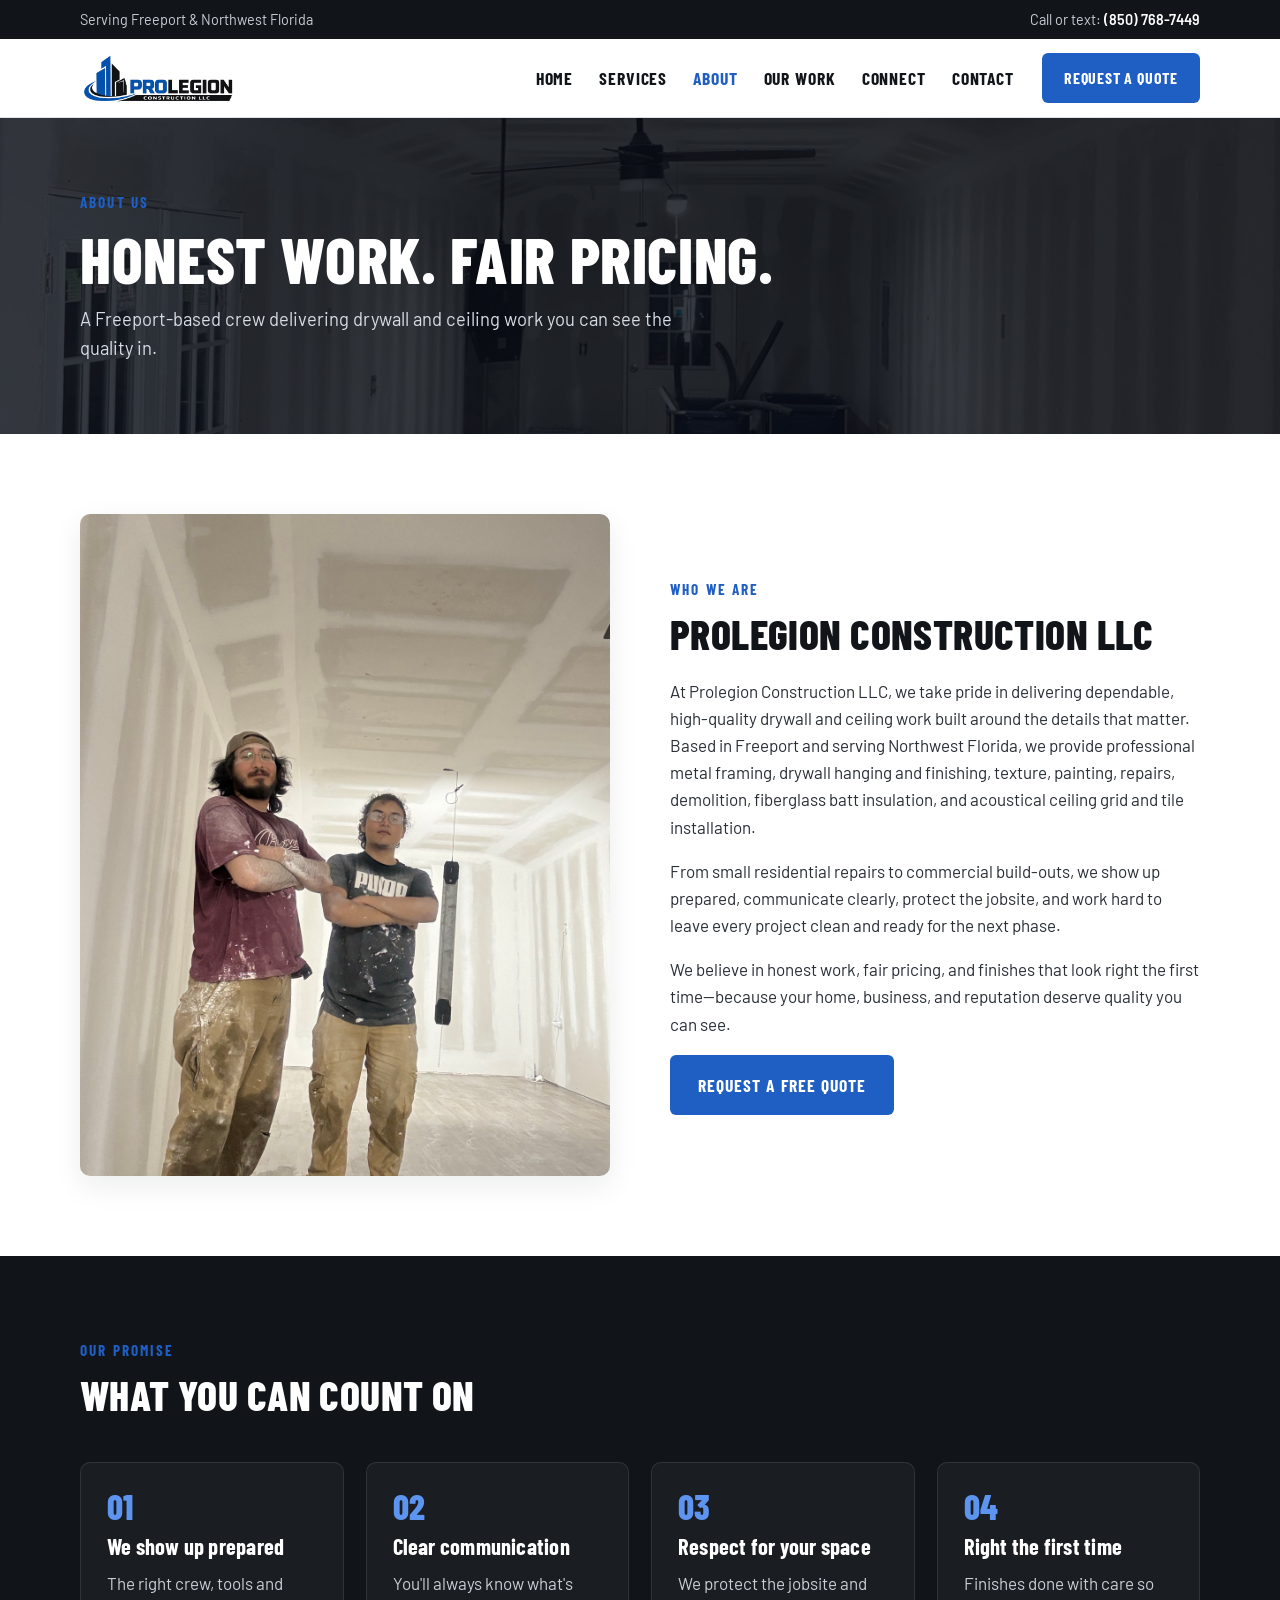
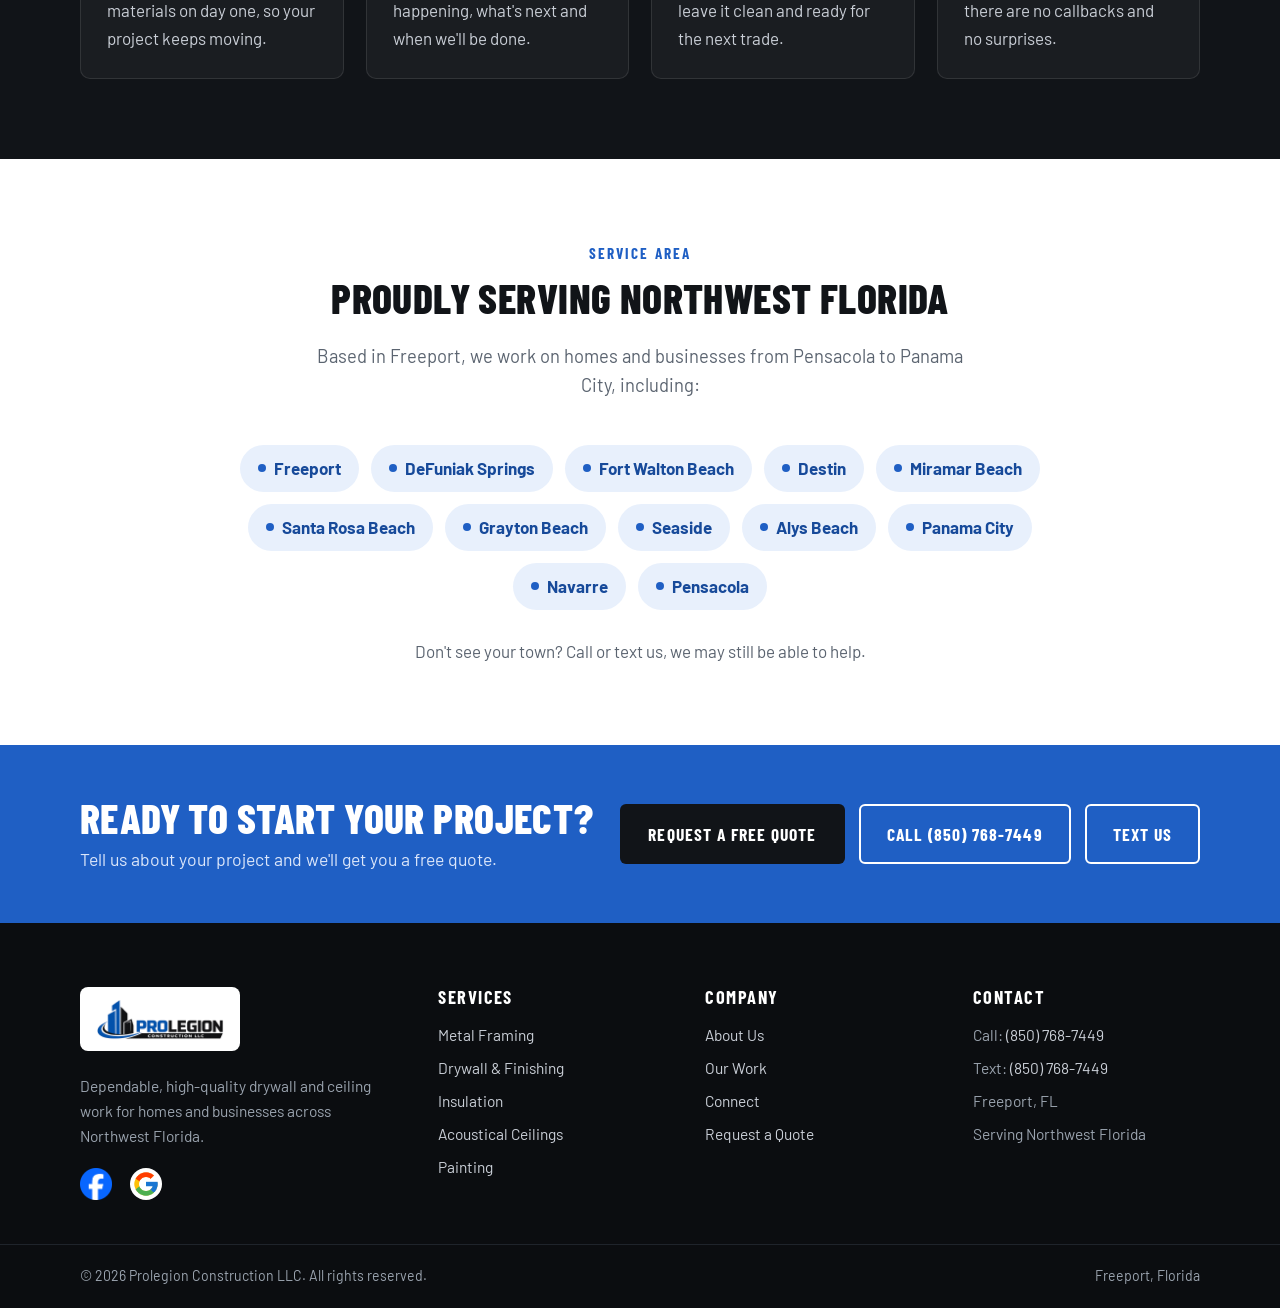
==== commit a19328f5: "Turn call request into free quote request, drop fences, add email - Remove fence installation & repa" ====
--- a/about.html
+++ b/about.html
@@ -19,7 +19,7 @@
       href="https://fonts.googleapis.com/css2?family=Barlow+Condensed:wght@600;700;800&family=Barlow:wght@400;500;600;700&display=swap"
       rel="stylesheet"
     />
-    <link rel="stylesheet" href="css/styles.css" />
+    <link rel="stylesheet" href="css/styles.css?v=133edebf" />
   </head>
   <body>
     <a class="skip-link" href="#main">Skip to content</a>
@@ -48,7 +48,7 @@
             <li><a href="/connect">Connect</a></li>
             <li><a href="/contact">Contact</a></li>
           </ul>
-          <a class="btn btn-primary" href="/contact">Request a Call</a>
+          <a class="btn btn-primary" href="/contact">Request a Quote</a>
         </nav>
       </div>
     </header>
@@ -71,8 +71,8 @@
             <p>
               At Prolegion Construction LLC, we take pride in delivering dependable, high-quality drywall and ceiling
               work built around the details that matter. Based in Freeport and serving Northwest Florida, we provide
-              professional metal framing, drywall hanging and finishing, texture, painting, repairs, fence installation
-              and repairs, demolition, fiberglass batt insulation, and acoustical ceiling grid and tile installation.
+              professional metal framing, drywall hanging and finishing, texture, painting, repairs, demolition,
+              fiberglass batt insulation, and acoustical ceiling grid and tile installation.
             </p>
             <p>
               From small residential repairs to commercial build-outs, we show up prepared, communicate clearly, protect
@@ -82,7 +82,7 @@
               We believe in honest work, fair pricing, and finishes that look right the first time&mdash;because your
               home, business, and reputation deserve quality you can see.
             </p>
-            <a class="btn btn-primary" href="/contact">Request a Call</a>
+            <a class="btn btn-primary" href="/contact">Request a Free Quote</a>
           </div>
         </div>
       </section>
@@ -149,10 +149,10 @@
         <div class="container">
           <div>
             <h2>Ready to start your project?</h2>
-            <p>Tell us when you're free and we'll give you a call to talk it through.</p>
+            <p>Tell us about your project and we'll get you a free quote.</p>
           </div>
           <div class="btn-row">
-            <a class="btn btn-dark" href="/contact">Request a Call</a>
+            <a class="btn btn-dark" href="/contact">Request a Free Quote</a>
             <a class="btn btn-outline" href="tel:+18507687449">Call (850) 768-7449</a>
             <a class="btn btn-outline" href="sms:+18507687449">Text Us</a>
           </div>
@@ -194,7 +194,7 @@
             <li><a href="/about">About Us</a></li>
             <li><a href="/gallery">Our Work</a></li>
             <li><a href="/connect">Connect</a></li>
-            <li><a href="/contact">Request a Call</a></li>
+            <li><a href="/contact">Request a Quote</a></li>
           </ul>
         </div>
         <div>
@@ -218,9 +218,9 @@
     <div class="mobile-cta">
       <a href="tel:+18507687449">Call</a>
       <a href="sms:+18507687449">Text</a>
-      <a href="/contact">Request a Call</a>
+      <a href="/contact">Request a Quote</a>
     </div>
 
-    <script src="js/script.js"></script>
+    <script src="js/script.js?v=0d821515"></script>
   </body>
 </html>
--- a/css/styles.css
+++ b/css/styles.css
@@ -1125,49 +1125,25 @@
   overflow-wrap: anywhere;
 }
 
-.connect-btn {
-  display: flex;
-  align-items: center;
-  justify-content: center;
-  gap: 12px;
-  min-height: 58px;
-  padding: 14px 18px;
+.qr-card .btn {
   border-radius: 10px;
-  font-family: var(--font-head);
-  font-weight: 700;
-  font-size: 1.25rem;
-  letter-spacing: 0.05em;
-  text-transform: uppercase;
-  text-decoration: none;
-  color: #fff;
-  transition: transform 0.2s, filter 0.2s;
-}
-
-.connect-btn:hover,
-.connect-btn:focus-visible {
-  transform: translateY(-2px);
-  filter: brightness(1.12);
-}
-
-.connect-btn svg {
-  width: 24px;
-  height: 24px;
+}
+
+.qr-card .btn svg,
+.qr-card .btn img {
+  width: 20px;
+  height: 20px;
   flex: none;
 }
 
-.connect-btn img {
-  width: 26px;
-  height: 26px;
-  flex: none;
-}
-
-.connect-btn-site {
-  background: var(--ink);
-}
-
 /* Facebook's brand blue, matching the logo file */
-.connect-btn-fb {
+.btn-facebook {
   background: #0866ff;
+  color: #fff;
+}
+
+.btn-facebook:hover {
+  background: #0757d6;
 }
 
 /* ---------- Mobile call bar ---------- */
